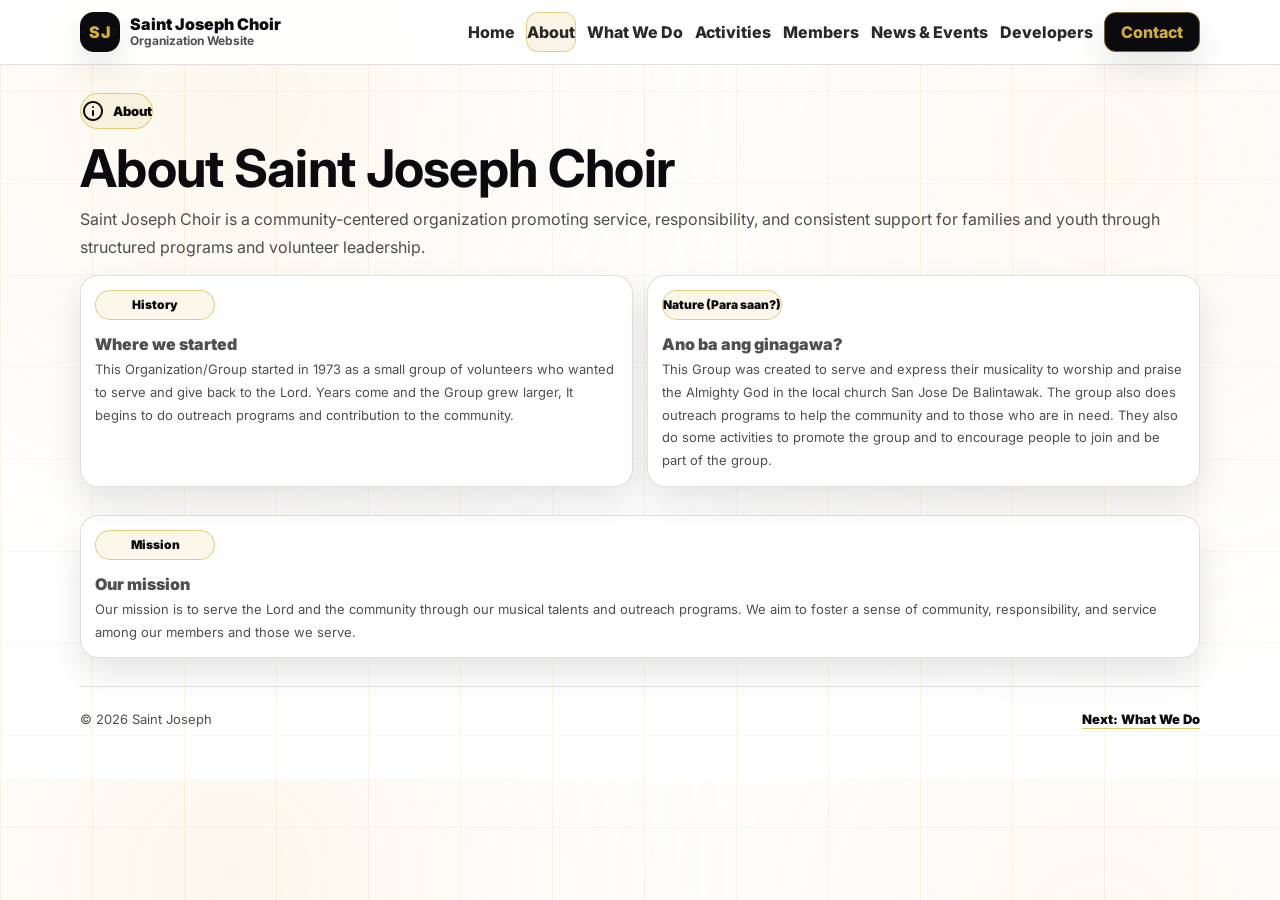
==== saint-joseph-website/about/index.html @ 407b4350 "Add files via upload" ====
<!doctype html>
<html lang="en">
<head>
  <meta charset="utf-8" />
  <meta name="viewport" content="width=device-width, initial-scale=1" />
  <title>Saint Joseph | About</title>
  <link rel="preconnect" href="https://fonts.googleapis.com">
  <link rel="preconnect" href="https://fonts.gstatic.com" crossorigin>
  <link href="https://fonts.googleapis.com/css2?family=Inter:wght@400;600;700;800;900&display=swap" rel="stylesheet">
  <link rel="stylesheet" href="https://fonts.googleapis.com/css2?family=Material+Symbols+Rounded:opsz,wght,FILL,GRAD@24,700,0,0">
  <link rel="stylesheet" href="../assets/css/styles.css" />
</head>
<body class="bg">
  <a class="skip-link" href="#main">Skip to content</a>
<header class="nav">
  <div class="container nav-inner">
    <a class="brand" href="../home.html" aria-label="Saint Joseph Home">
      <div class="logo-badge">SJ</div>
      <div class="brand-text">
        <div class="brand-title">Saint Joseph Choir</div>
        <div class="brand-sub">Organization Website</div>
      </div>
    </a>

    <nav class="nav-links" aria-label="Primary">
      <a  href="../home.html">Home</a>
      <a class="active" href="../about/index.html">About</a>
      <a  href="../what-we-do/index.html">What We Do</a>
      <a  href="../activities/index.html">Activities</a>
      <a  href="../members/index.html">Members</a>
      <a  href="../news-events/index.html">News & Events</a>
      <a  href="../developers/index.html">Developers</a>
      <a class="nav-cta" href="../contact/index.html">Contact</a>
    </nav>

    <button class="hamburger" data-menu-btn aria-label="Open menu" aria-expanded="false">
      <span></span><span></span><span></span>
    </button>
  </div>

  <div class="container mobile-panel" data-mobile-panel aria-label="Mobile menu">
    <a  href="../home.html">Home</a>
    <a class="active" href="../about/index.html">About</a>
    <a  href="../what-we-do/index.html">What We Do</a>
    <a  href="../activities/index.html">Activities</a>
    <a  href="../members/index.html">Members</a>
    <a  href="../news-events/index.html">News & Events</a>
    <a  href="../developers/index.html">Developers</a>
    <a  href="../contact/index.html">Contact</a>
  </div>
</header>

<main id="main" class="container section">
    <div class="kicker">
      <span class="material-symbols-rounded ico" aria-hidden="true">info</span>
      About
    </div>

    <h1>About Saint Joseph Choir</h1>
    <p class="lead">
      Saint Joseph Choir is a community-centered organization promoting service, responsibility, and consistent support
      for families and youth through structured programs and volunteer leadership.
    </p>

    <div class="grid-2">
      <article class="card">
        <div class="card-inner">
          <div class="pill">History</div>
          <p class="card-title">Where we started</p>
          <p class="small">
            This Organization/Group started in 1973 as a small group of volunteers who wanted to serve and give back to the Lord. Years come and the Group grew larger, It begins to do outreach programs and contribution to the community.
          </p>
        </div>
      </article>

      <article class="card">
        <div class="card-inner">
          <div class="pill">Nature (Para saan?)</div>
          <p class="card-title">Ano ba ang ginagawa?</p>
          <p class="small">
            This Group was created to serve and express their musicality to worship and praise the Almighty God in the local church San Jose De Balintawak.
            The group also does outreach programs to help the community and to those who are in need. They also do some activities to promote the group and to encourage people to join and be part of the group.
          </p>
        </div>
      </article>
    </div>

    <section class="section container">
      <article class="card">
        <div class="card-inner">
          <div class="pill">Mission</div>
          <p class="card-title">Our mission</p>
          <p class="small">
            Our mission is to serve the Lord and the community through our musical talents and outreach programs. We aim to foster a sense of community, responsibility, and service among our members and those we serve.
          </p>
        </div>
      </article>
    </section>

    <footer class="footer">
      <div class="container footer-inner">
        <span>© <span id="y"></span> Saint Joseph</span>
        <a href="../what-we-do/index.html">Next: What We Do</a>
      </div>
    </footer>
  </main>

  <script src="../assets/js/main.js"></script>
  <script>document.getElementById('y').textContent = new Date().getFullYear();</script>
</body>
</html>
---- saint-joseph-website/assets/css/styles.css ----
/* White / Black / Gold — NO padding used */
:root{
  --white:#ffffff;
  --black:#0B0B0F;
  --gold:#D4AF37;

  --text:#0B0B0F;
  --muted: rgba(11,11,15,.72);

  --line: rgba(11,11,15,.12);
  --soft: rgba(11,11,15,.06);

  --shadow: 0 16px 34px rgba(11,11,15,.10);
  --radius: 18px;

  --wrap: min(1120px, 92vw);
}

*{ box-sizing:border-box }
html{ scroll-behavior:smooth }
body{
  margin:0;
  font-family: "Inter", system-ui, -apple-system, Segoe UI, Roboto, Arial, sans-serif;
  background:#fff;
  color:var(--text);
}

/* Clean, subtle gold grid (vector-ish) */
.bg{
  background:
    linear-gradient(90deg, rgba(212,175,55,.10) 1px, transparent 1px) 0 0 / 92px 92px,
    linear-gradient(0deg, rgba(212,175,55,.07) 1px, transparent 1px) 0 0 / 92px 92px,
    radial-gradient(circle at 18% 12%, rgba(212,175,55,.09), transparent 42%),
    radial-gradient(circle at 86% 20%, rgba(212,175,55,.07), transparent 45%),
    #fff;
}

a{ color:inherit; text-decoration:none }
img{ max-width:100%; display:block }

.container{ width:var(--wrap); margin:0 auto }

/* Accessibility */
.skip-link{
  position:absolute;
  left:-999px; top:auto;
  width:1px; height:1px;
  overflow:hidden;
}
.skip-link:focus{
  left:12px; top:12px;
  width:auto; height:auto;
  background:#fff;
  border:2px solid var(--gold);
  border-radius:12px;
  margin:0;
}

/* NAV */
.nav{
  position:sticky;
  top:0;
  z-index:50;
  background:rgba(255,255,255,.92);
  backdrop-filter: blur(10px);
  border-bottom:1px solid var(--line);
}
.nav-inner{
  display:flex;
  align-items:center;
  justify-content:space-between;
  min-height:64px;
}
.brand{
  display:flex;
  align-items:center;
  gap:10px;
  margin:10px 0;
}
.logo-badge{
  width:40px; height:40px;
  border-radius:14px;
  background:var(--black);
  color:var(--gold);
  display:grid; place-items:center;
  box-shadow:var(--shadow);
  font-weight:900;
  letter-spacing:.5px;
}
.brand-text{ line-height:1.05 }
.brand-title{ font-weight:900 }
.brand-sub{ font-size:12px; color:var(--muted); font-weight:700; margin-top:2px }

.nav-links{
  display:flex;
  gap:10px;
  align-items:center;
}
.nav-links a{
  display:inline-grid;
  place-items:center;
  min-height:40px;
  border-radius:12px;
  border:1px solid transparent;
  font-weight:800;
  color:rgba(11,11,15,.88);
  margin:10px 0;
}
.nav-links a:not(.nav-cta){ width:max-content }
.nav-links a:hover{ background:var(--soft) }
.nav-links a.active{
  border-color:rgba(212,175,55,.55);
  background:rgba(212,175,55,.12);
}

.nav-cta{
  background:var(--black);
  color:var(--gold) !important;
  border:1px solid rgba(212,175,55,.55) !important;
  box-shadow:var(--shadow);
  min-width:96px;
}

/* Hamburger */
.hamburger{
  display:none;
  background:#fff;
  border:1px solid var(--line);
  border-radius:12px;
  width:44px; height:44px;
  margin:10px 0;
}
.hamburger span{
  display:block;
  width:22px; height:2px;
  background:var(--black);
  margin:4px auto;
}

.mobile-panel{
  display:none;
  margin:0 0 12px 0;
}
.mobile-panel a{
  display:grid;
  place-items:center start;
  min-height:44px;
  border-radius:12px;
  border:1px solid var(--line);
  background:#fff;
  margin:8px 0;
  font-weight:850;
}
.mobile-panel a.active{
  border-color:rgba(212,175,55,.55);
  background:rgba(212,175,55,.12);
}
.mobile-panel.show{ display:block }

@media (max-width: 920px){
  .nav-links{ display:none }
  .hamburger{ display:block }
}

/* HERO */
.hero{
  margin:56px auto 18px auto;
}
.hero-grid{
  display:grid;
  grid-template-columns: 1.1fr .9fr;
  gap:18px;
  align-items:center;
}
@media (max-width: 920px){
  .hero-grid{ grid-template-columns:1fr }
}

.kicker{
  display:inline-flex;
  align-items:center;
  gap:8px;
  border:1px solid rgba(212,175,55,.6);
  background:rgba(212,175,55,.10);
  border-radius:999px;
  min-height:36px;
  font-weight:900;
  font-size:13px;
}
.kicker .ico{ color:var(--black) }

h1{
  margin:12px 0 8px 0;
  font-size: clamp(34px, 4.4vw, 52px);
  line-height:1.08;
  letter-spacing:-.7px;
}
.lead{
  margin:0;
  color:var(--muted);
  font-size:16px;
  line-height:1.8;
}

/* Buttons without padding (use min-height + line-height + width) */
.actions{
  display:flex;
  flex-wrap:wrap;
  gap:10px;
  margin-top:16px;
}
.btn{
  display:inline-grid;
  place-items:center;
  min-height:44px;
  border-radius:14px;
  border:1px solid var(--line);
  background:#fff;
  font-weight:900;
  min-width:150px;
  line-height:44px;
}
.btn.primary{
  background:var(--black);
  color:var(--gold);
  border-color:rgba(212,175,55,.55);
}
.btn.ghost{
  background:#fff;
  color:var(--black);
  border-color:rgba(11,11,15,.22);
}
.btn:hover{ transform: translateY(-1px) }
.btn:active{ transform: translateY(0px) }

/* Panel */
.panel{
  background:#fff;
  border:1px solid var(--line);
  border-radius:var(--radius);
  box-shadow:var(--shadow);
  overflow:hidden;
}
.panel-thumb{
  height:240px;
  background:#f3f4f6;
  border-bottom:1px solid var(--line);
}
.panel-thumb img{ width:100%; height:100%; object-fit:cover }
.panel-body{ margin:14px }
.panel-body strong{ display:block; margin-bottom:6px }
.panel-body p{ margin:0; color:var(--muted); line-height:1.65 }

/* Sections */
.section{
  margin:28px auto;
}
.section h2{
  margin:0 0 10px 0;
  font-size:26px;
  letter-spacing:-.2px;
}
.section p{ margin:0; color:var(--muted); line-height:1.75 }

.cards{
  margin-top:14px;
  display:grid;
  grid-template-columns: repeat(3, 1fr);
  gap:14px;
}
@media (max-width: 920px){ .cards{ grid-template-columns:1fr } }

.card{
  background:#fff;
  border:1px solid var(--line);
  border-radius:var(--radius);
  box-shadow:var(--shadow);
  margin:0;
}
.card-inner{ margin:14px }
.card-title{ font-weight:950; margin:0 0 6px 0 }
.small{ font-size:13px; color:var(--muted); line-height:1.65; margin:0 }

.pill{
  display:inline-grid;
  place-items:center;
  min-height:28px;
  border-radius:999px;
  border:1px solid rgba(212,175,55,.6);
  background:rgba(212,175,55,.10);
  font-weight:900;
  font-size:12px;
  min-width:120px;
  line-height:28px;
  margin-bottom:10px;
}

.grid-2{
  display:grid;
  grid-template-columns: 1fr 1fr;
  gap:14px;
  margin-top:14px;
}
@media (max-width: 920px){
  .grid-2{ grid-template-columns:1fr }
}

/* People */
.people{
  margin-top:14px;
  display:grid;
  grid-template-columns: repeat(4, 1fr);
  gap:14px;
}
@media (max-width: 1100px){ .people{ grid-template-columns: repeat(2, 1fr) } }
@media (max-width: 520px){ .people{ grid-template-columns: 1fr } }

.person{
  background:#fff;
  border:1px solid var(--line);
  border-radius:var(--radius);
  box-shadow:var(--shadow);
  overflow:hidden;
}
.person img{ width:100%; height:170px; object-fit:cover }
.person-info{ margin:12px 14px 14px 14px }
.person-info strong{ display:block }
.person-info span{ display:block; color:var(--muted); font-size:13px; margin-top:2px }

/* Footer */
.footer{
  border-top:1px solid var(--line);
  margin-top:26px;
  margin-bottom:18px;
}
.footer-inner{
  min-height:64px;
  display:flex;
  align-items:center;
  justify-content:space-between;
  gap:12px;
  color:var(--muted);
  font-size:13px;
}
.footer a{
  color:var(--black);
  font-weight:950;
  text-decoration: underline;
  text-decoration-color: rgba(212,175,55,.7);
  text-underline-offset: 4px;
}
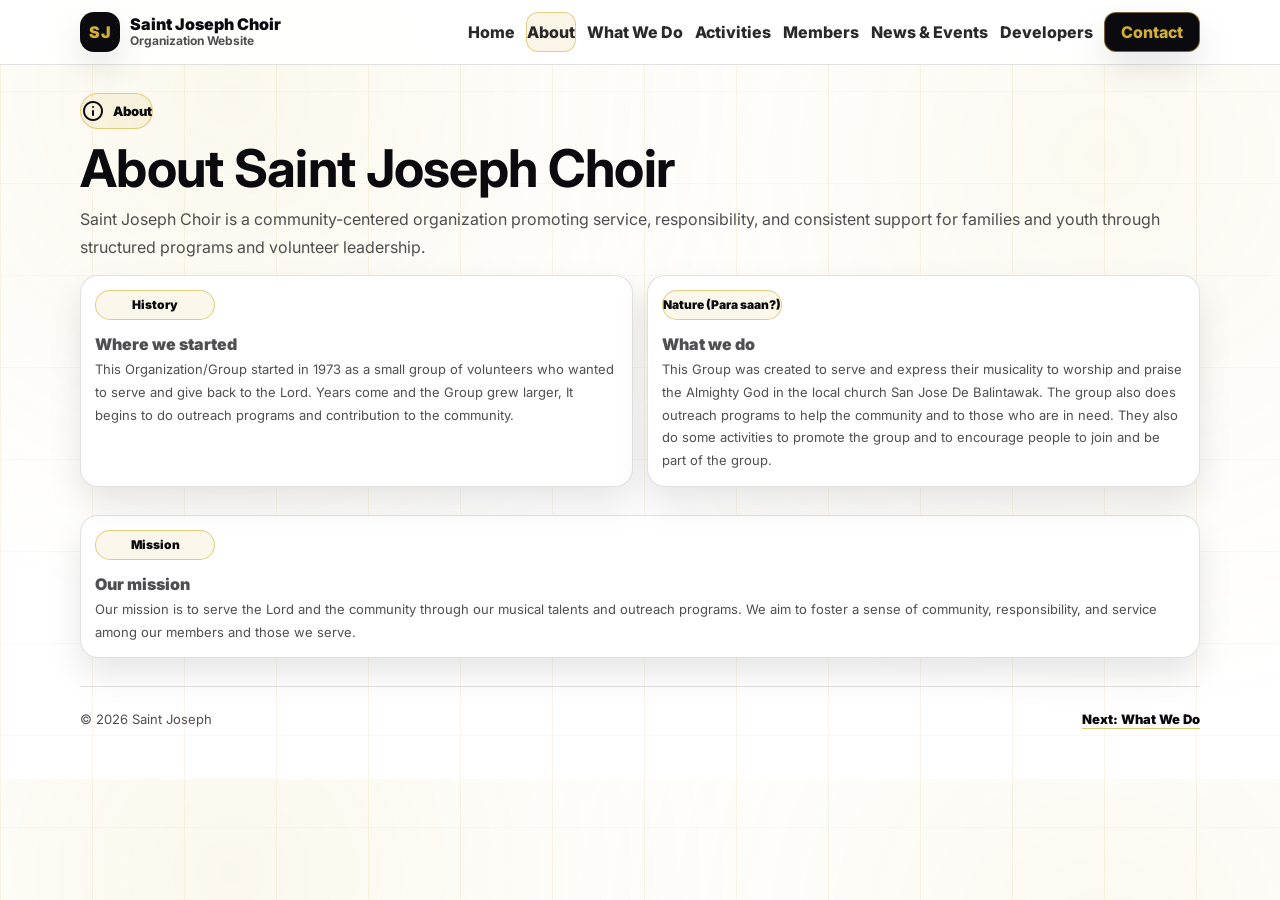
==== commit ba92793f: "little changes in about, below Nature (para saan?)" ====
--- a/saint-joseph-website/about/index.html
+++ b/saint-joseph-website/about/index.html
@@ -76,7 +76,7 @@
       <article class="card">
         <div class="card-inner">
           <div class="pill">Nature (Para saan?)</div>
-          <p class="card-title">Ano ba ang ginagawa?</p>
+          <p class="card-title">What we do</p>
           <p class="small">
             This Group was created to serve and express their musicality to worship and praise the Almighty God in the local church San Jose De Balintawak.
             The group also does outreach programs to help the community and to those who are in need. They also do some activities to promote the group and to encourage people to join and be part of the group.
